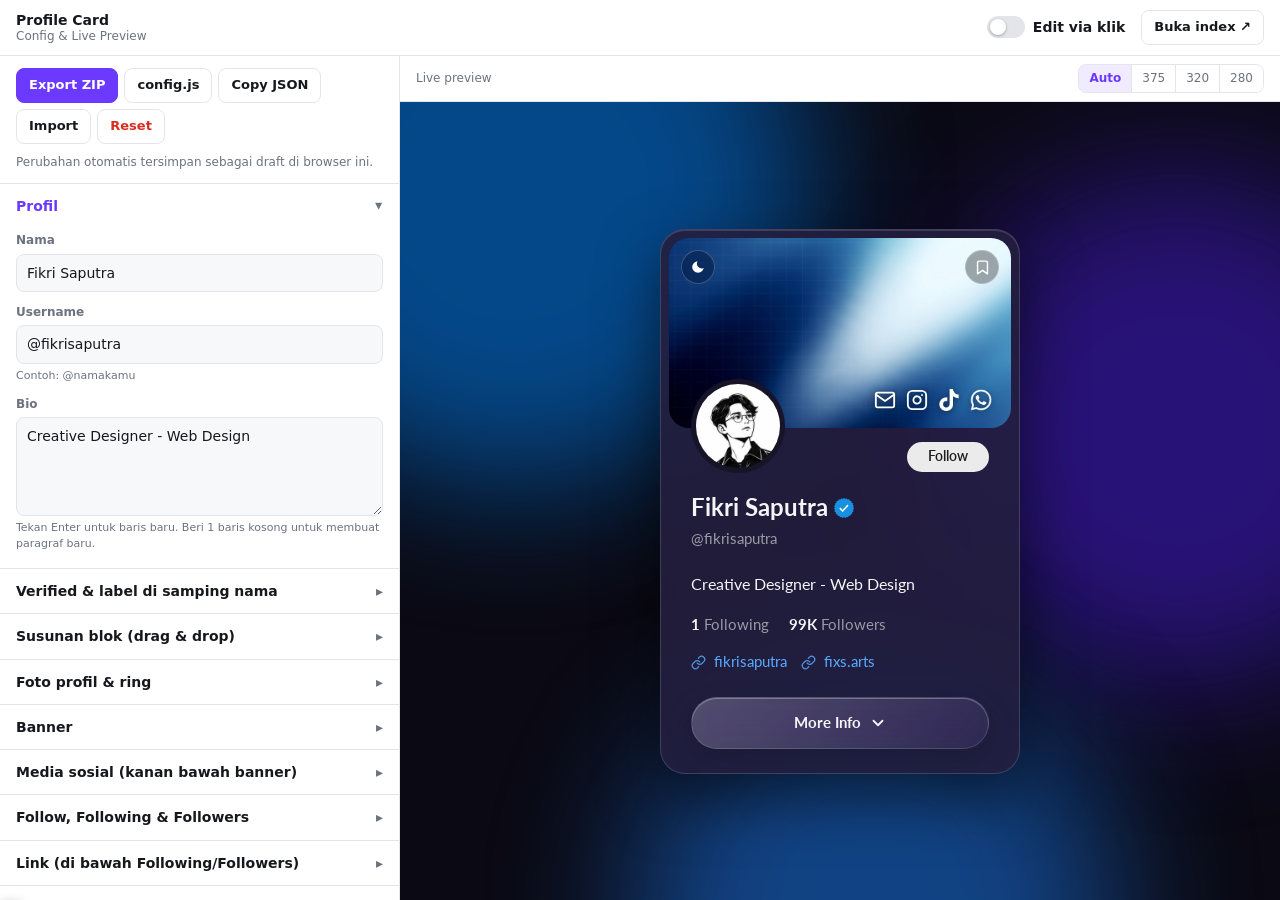
==== demo.html @ 862631ff "Add files via upload" ====
<!doctype html>
<html lang="id">
<head>
  <meta charset="utf-8" />
  <meta name="viewport" content="width=device-width,initial-scale=1" />
  <title>Demo — Config Profile Card</title>
  <meta name="robots" content="noindex" />
  <link rel="icon" href="assets/thumb/thumb.jpg" />
  <link rel="stylesheet" href="css/card.css" />
  <link rel="stylesheet" href="css/demo.css" />
</head>
<body class="demo">
  <div class="app">
    <header class="topbar">
      <div class="brand">
        <strong>Profile Card</strong><span>Config &amp; Live Preview</span>
      </div>
      <label class="switch" title="Klik teks / gambar langsung di preview untuk mengubahnya">
        <input type="checkbox" id="editToggle" />
        <span class="track"><span class="thumb"></span></span>
        <span class="switch-label">Edit via klik</span>
      </label>
      <a class="btn ghost" id="openIndex" href="index.html?draft=1" target="_blank" rel="noopener">Buka index ↗</a>
    </header>

    <main class="stage-wrap">
      <div class="stage-bar">
        <span class="hint" id="stageHint">Live preview</span>
        <div class="seg" role="group" aria-label="Lebar preview">
          <button type="button" data-w="0" class="on">Auto</button>
          <button type="button" data-w="375">375</button>
          <button type="button" data-w="320">320</button>
          <button type="button" data-w="280">280</button>
        </div>
      </div>
      <div class="stage-shell" id="stageShell">
        <!-- Background glassmorphism -->
        <div class="glass-bg" aria-hidden="true">
          <span class="bg-img"></span><span class="orb o1"></span><span class="orb o2"></span><span class="orb o3"></span>
        </div>
        <div class="stage" id="stage">
          <div class="stage-inner" id="stageInner">
            <article class="card" id="card" aria-label="Profile card"></article>
          </div>
        </div>
      </div>
    </main>

    <aside class="panel" id="panel">
      <div class="actions">
        <button class="btn primary" id="btnZip" type="button">Export ZIP</button>
        <button class="btn" id="btnJs" type="button">config.js</button>
        <button class="btn" id="btnCopy" type="button">Copy JSON</button>
        <button class="btn" id="btnImport" type="button">Import</button>
        <button class="btn danger" id="btnReset" type="button">Reset</button>
        <input type="file" id="importFile" accept=".json,.js,application/json" hidden />
        <p class="status" id="status">Perubahan otomatis tersimpan sebagai draft di browser ini.</p>
      </div>
      <div id="form"></div>
    </aside>
  </div>

  <div class="edit-tag" id="editTag" hidden></div>
  <div class="pop" id="pop" hidden></div>
  <div class="toast" id="toast" role="status" aria-live="polite"></div>
  <input type="file" id="imgPicker" accept="image/*" hidden />

  <script src="js/config.js"></script>
  <script src="js/app.js"></script>
  <script src="js/demo.js"></script>
</body>
</html>
---- css/card.css ----
/* ==========================================================
   Profile Card — card.css (komponen kartu + background)
   Semua warna/ukuran dikontrol lewat CSS variable yang diisi
   dari js/config.js (lihat ProfileCard.applyTheme di app.js).
   ========================================================== */

:root {
  /* default = tema gelap (ditimpa oleh JS dari config) */
  --font: Lato, system-ui, -apple-system, "Segoe UI", Roboto, "Helvetica Neue", Arial, sans-serif;
  --page-bg: #0b0a14;
  --orb-1: #7c5cff;
  --orb-2: #5b34e6;
  --orb-3: #a78bfa;

  --card-bg: rgba(36, 31, 61, 0.9);
  --card-solid: #241f3d;
  --cut: #17142b;
  --card-border: rgba(255, 255, 255, 0.28);
  --text: #f5f5f7;
  --muted: #9a9aa6;
  --link: #5aa9ff;
  --accent: #7c5cff;
  --surface: rgba(255, 255, 255, 0.06);
  --line: rgba(255, 255, 255, 0.12);

  --follow-bg: #ebebeb;
  --follow-text: #1c1c1e;

  --banner-1: #00ffdd;
  --banner-2: #ff99aa;
  --banner-3: #ffd36b;
  --banner-speed: 6s;
  --banner-img: none;
  --banner-h: 190px;
  --banner-radius: 20px 20px 20px 20px;
  --inset: 8px;

  --card-w: 360px;
  --radius: 28px;
  --avatar: 96px;
  --avatar-radius: 50%;
  --ring-w: 0px;
  --ring-gap: 5px;
  --ring-bg: transparent;
  --avatar-total: 106px;
  --soc-size: 22px;
  --ver-size: 28px;
  --badge-align: center;
  --sx: 50%;
  --sy: 50%;
  --border-w: 1px;
  --blur: 18px;
  --shadow: 0 24px 60px rgba(0, 0, 0, 0.5);

  --bg-img: none;
  --bg-blur: 0px;
  --bg-dim: 0;
}

*,
*::before,
*::after { box-sizing: border-box; }

html { -webkit-text-size-adjust: 100%; }

/* ---------- Background (orb glass / gambar / polos) ---------- */
.glass-bg {
  position: fixed;
  inset: 0;
  z-index: 0;
  overflow: hidden;
  pointer-events: none;
  background: var(--page-bg);
  transition: background-color 0.5s ease;
}
.glass-bg .orb {
  position: absolute;
  border-radius: 50%;
  filter: blur(70px);
  opacity: 0.85;
  will-change: transform;
  transition: background-color 0.5s ease, opacity 0.4s ease;
}
.glass-bg .o1 {
  width: 46vmax; height: 46vmax; left: -14vmax; top: -16vmax;
  background: var(--orb-1);
  animation: orb-a 18s ease-in-out infinite alternate;
}
.glass-bg .o2 {
  width: 40vmax; height: 40vmax; right: -12vmax; top: 8vh;
  background: var(--orb-2);
  animation: orb-b 22s ease-in-out infinite alternate;
}
.glass-bg .o3 {
  width: 38vmax; height: 38vmax; left: 18vw; bottom: -20vmax;
  background: var(--orb-3);
  animation: orb-c 26s ease-in-out infinite alternate;
}
.glass-bg .bg-img {
  position: absolute;
  inset: -40px;
  background-image: var(--bg-img);
  background-size: cover;
  background-position: center;
  filter: blur(var(--bg-blur));
  opacity: 0;
  transition: opacity 0.4s ease;
}
.glass-bg::after {
  content: "";
  position: absolute;
  inset: 0;
  background: rgba(0, 0, 0, var(--bg-dim));
}
[data-bg="image"] .glass-bg .bg-img { opacity: 1; }
[data-bg="image"] .glass-bg .orb,
[data-bg="solid"] .glass-bg .orb { opacity: 0; }
[data-orb="off"] .glass-bg .orb { animation: none; }

@keyframes orb-a { to { transform: translate(14vmax, 10vmax) scale(1.15); } }
@keyframes orb-b { to { transform: translate(-12vmax, 12vmax) scale(0.9); } }
@keyframes orb-c { to { transform: translate(10vmax, -12vmax) scale(1.1); } }

/* ---------- Kartu ---------- */
.card {
  --pad-x: calc(var(--inset) + 22px);
  position: relative;
  z-index: 1;
  font-family: var(--font);
  color: var(--text);
  width: min(var(--card-w), 100%);
  container-type: inline-size;
  overflow: hidden;
  background: var(--card-bg);
  -webkit-backdrop-filter: blur(var(--blur)) saturate(160%);
  backdrop-filter: blur(var(--blur)) saturate(160%);
  border: var(--border-w) solid var(--card-border);
  border-radius: var(--radius);
  box-shadow: var(--shadow), inset 0 1px 0 rgba(255, 255, 255, 0.14);
  padding-bottom: 24px;
  transition: background-color 0.4s ease, border-color 0.4s ease, color 0.4s ease;
}

/* ---------- Banner ---------- */
.banner-box { position: relative; margin: var(--inset) var(--inset) 0; }
.banner {
  height: var(--banner-h);
  border-radius: var(--banner-radius);
  overflow: hidden;
  background-color: var(--banner-1);
}
.banner[data-mode="gradient"] {
  background-image: linear-gradient(120deg, var(--banner-1), var(--banner-2), var(--banner-3));
  background-size: 200% 200%;
  animation: banner-move var(--banner-speed) linear infinite;
}
.banner[data-mode="gradient"][data-animate="false"] { animation: none; background-size: 100% 100%; }
.banner[data-mode="image"] {
  background-image: var(--banner-img);
  background-size: cover;
  background-position: center;
}
.banner[data-mode="solid"] { background-image: none; }

@keyframes banner-move {
  0%   { background-position: 0% 50%; }
  50%  { background-position: 100% 50%; }
  100% { background-position: 0% 50%; }
}

/* ---------- Tombol bulat di atas banner (tema & simpan) ---------- */
.icon-btn {
  z-index: 3;
  position: absolute;
  top: 12px;
  width: 34px;
  height: 34px;
  padding: 0;
  display: grid;
  place-items: center;
  color: #fff;
  cursor: pointer;
  border-radius: 50%;
  border: 1px solid rgba(255, 255, 255, 0.22);
  background: rgba(0, 20, 60, 0.45);
  -webkit-backdrop-filter: blur(10px);
  backdrop-filter: blur(10px);
  transition: transform 0.15s ease, background-color 0.25s ease, border-color 0.25s ease;
}
.icon-btn:hover { transform: translateY(-1px); background: rgba(0, 20, 60, 0.62); }
.icon-btn:active { transform: scale(0.94); }
.icon-btn:focus-visible { outline: 2px solid #fff; outline-offset: 2px; }
.theme-toggle { left: 12px; }
.bookmark { right: 12px; background: rgba(120, 130, 135, 0.7); }
.bookmark:hover { background: rgba(120, 130, 135, 0.85); }

.bookmark svg { width: 17px; height: 17px; fill: none; stroke: currentColor; stroke-width: 2; stroke-linecap: round; stroke-linejoin: round; transition: fill 0.2s ease; }
.bookmark[aria-pressed="true"] { background: var(--accent); border-color: transparent; }
.bookmark[aria-pressed="true"] svg { fill: #fff; }
.bookmark.pop svg { animation: bm-pop 0.4s ease; }
@keyframes bm-pop {
  0%   { transform: scale(1); }
  40%  { transform: scale(1.35) rotate(-8deg); }
  100% { transform: scale(1); }
}

/* ---------- Ikon tema (matahari ⇄ bulan) ---------- */
.tt { width: 18px; height: 18px; overflow: visible; }
.tt-core { transform-box: fill-box; transform-origin: center; transition: transform 0.5s cubic-bezier(0.4, 0, 0.2, 1); }
.tt-cut  { transform: translate(30px, -30px); transition: transform 0.5s cubic-bezier(0.4, 0, 0.2, 1); }
.tt-rays { transform-origin: 12px 12px; transition: transform 0.5s cubic-bezier(0.4, 0, 0.2, 1), opacity 0.3s ease; }
[data-theme="dark"] .tt-core { transform: scale(1.55); }
[data-theme="dark"] .tt-cut  { transform: translate(5px, -4.5px); }
[data-theme="dark"] .tt-rays { transform: rotate(90deg) scale(0.4); opacity: 0; }
.theme-toggle.spin .tt { animation: tt-spin 0.6s cubic-bezier(0.4, 0, 0.2, 1); }
@keyframes tt-spin {
  from { transform: rotate(-120deg) scale(0.55); }
  to   { transform: rotate(0) scale(1); }
}

/* ---------- Ikon sosial (pojok kanan bawah banner) ---------- */
.banner-actions {
  z-index: 3;
  position: absolute;
  right: 14px;
  bottom: 12px;
  max-width: calc(100% - var(--avatar-total) - 50px);
  display: flex;
  flex-wrap: wrap;
  justify-content: flex-end;
  align-items: center;
  gap: 6px 10px;
}
.socials {
  z-index: 3;
  max-width: calc(100% - 24px);
  display: flex;
  align-items: center;
  gap: 2px;
  padding: 3px;
  border-radius: 999px;
  border: 1px solid rgba(255, 255, 255, 0.22);
  background: rgba(0, 0, 0, 0.34);
  -webkit-backdrop-filter: blur(10px);
  backdrop-filter: blur(10px);
}
.socials[data-style="plain"] {
  padding: 0; gap: 0; border: 0; background: none;
  -webkit-backdrop-filter: none; backdrop-filter: none;
  filter: drop-shadow(0 1px 3px rgba(0, 0, 0, 0.5));
}
/* template posisi (pilih di demo, atau seret langsung di mode edit) */
.socials[data-dir="column"] { flex-direction: column; }
.socials[data-pos] { position: absolute; }
.socials[data-pos="bottom-right"]  { right: 14px; bottom: 12px; }
.socials[data-pos="bottom-center"] { left: 50%; bottom: 12px; transform: translateX(-50%); }
.socials[data-pos="after-avatar"]  { left: calc(var(--pad-x) - var(--inset) + var(--avatar-total) + 12px); bottom: 12px; }
.socials[data-pos="top-center"]    { left: 50%; top: 12px; transform: translateX(-50%); }
.socials[data-pos="center"]        { left: 50%; top: 50%; transform: translate(-50%, -50%); }
.socials[data-pos="right-column"]  { right: 14px; top: 50%; transform: translateY(-50%); }
.socials[data-pos="left-column"]   { left: 14px; top: 50%; transform: translateY(-50%); }
.socials[data-pos="custom"]        { left: var(--sx); top: var(--sy); transform: translate(-50%, -50%); }

.soc {
  width: calc(var(--soc-size) + 10px);
  height: calc(var(--soc-size) + 10px);
  display: grid;
  place-items: center;
  border-radius: 50%;
  color: #fff;
  text-decoration: none;
  transition: background-color 0.15s ease, transform 0.15s ease;
}
.soc:hover { background: rgba(255, 255, 255, 0.2); transform: translateY(-1px); }
.soc:focus-visible { outline: 2px solid #fff; outline-offset: 1px; }
.soc .ico, .soc .custom-ico { width: var(--soc-size); height: var(--soc-size); }

.ico { display: inline-grid; place-items: center; flex: none; }
.ico svg { width: 100%; height: 100%; display: block; }
.custom-ico {
  display: inline-block; flex: none;
  background: currentColor;
  -webkit-mask: var(--ico) center / contain no-repeat;
  mask: var(--ico) center / contain no-repeat;
}
.custom-ico.raw {
  background: var(--ico) center / contain no-repeat;
  -webkit-mask: none; mask: none;
}

/* ---------- Foto profil + ring ---------- */
.card-head {
  position: relative;
  z-index: 2;
  display: flex;
  align-items: flex-start;
  justify-content: space-between;
  gap: 12px;
  padding: 0 var(--pad-x);
  margin-top: calc(var(--avatar-total) * -0.52);
  pointer-events: none; /* baris ini lebar penuh; jangan menutupi tombol di banner */
}
.avatar-ring {
  flex: none;
  pointer-events: auto;
  padding: var(--ring-w);
  background: var(--ring-bg);
  border-radius: var(--avatar-radius);
  transition: padding 0.2s ease;
}
.avatar-gap {
  padding: var(--ring-gap);
  background: var(--cut);
  border-radius: var(--avatar-radius);
  transition: padding 0.2s ease, background-color 0.4s ease;
}
.avatar {
  width: var(--avatar);
  height: var(--avatar);
  border-radius: var(--avatar-radius);
  overflow: hidden;
  background: #e5e7eb;
  display: grid;
  place-items: center;
  color: #6b7280;
  font-weight: 700;
  font-size: calc(var(--avatar) * 0.3);
}
.avatar img { width: 100%; height: 100%; object-fit: cover; display: block; }

/* ---------- Tombol Follow ---------- */
.follow-btn {
  pointer-events: auto;
  flex: none;
  height: 30px;
  padding: 0 20px;
  border: 1px solid transparent;
  border-radius: 999px;
  font-family: inherit;
  font-size: 13.5px;
  font-weight: 600;
  line-height: 1;
  white-space: nowrap;
  cursor: pointer;
  background: var(--follow-bg);
  color: var(--follow-text);
  transition: transform 0.15s ease, background-color 0.25s ease, color 0.25s ease, border-color 0.25s ease;
}
.card-head .follow-btn { margin-top: calc(var(--avatar-total) * 0.52 + 14px); }
.banner-actions .follow-btn { box-shadow: 0 6px 16px rgba(0, 0, 0, 0.25); }
.follow-btn:hover { transform: translateY(-1px); }
.follow-btn:active { transform: scale(0.96); }
.follow-btn:focus-visible { outline: 2px solid var(--accent); outline-offset: 2px; }
.follow-btn[aria-pressed="true"] {
  background: var(--surface);
  color: var(--text);
  border-color: var(--line);
}

/* ---------- Konten ---------- */
.content { padding: 20px var(--pad-x) 0; }
.content > * { margin-top: 18px; }
.content > :first-child { margin-top: 0; }
.content > .name + .handle { margin-top: 6px; }
.content > .handle + .desc { margin-top: 22px; }
.content > .links { margin-top: 16px; }
.content > .more-wrap { margin-top: 24px; }

.name {
  margin: 0;
  display: flex;
  flex-wrap: wrap;
  align-items: var(--badge-align, center);
  gap: 4px 6px;
  font-size: 24px;
  font-weight: 700;
  line-height: 1.2;
  color: var(--text);
  overflow-wrap: anywhere;
}
.verified-wrap { position: relative; display: inline-flex; align-items: center; }
.verified-btn {
  display: inline-grid;
  place-items: center;
  height: var(--ver-size);
  padding: 0;
  border: 0;
  border-radius: 50%;
  background: none;
  cursor: pointer;
}
.verified-btn:focus-visible { outline: 2px solid var(--accent); outline-offset: 2px; }
.verified { display: block; height: var(--ver-size); width: auto; transition: transform 0.2s ease; }
.verified-btn:hover .verified { transform: scale(1.1); }
.verified-btn:active .verified { transform: scale(0.92); }

/* tulisan saat verified diklik: muncul di ATAS ikon */
.verified-tip {
  position: absolute;
  z-index: 6;
  left: 50%;
  bottom: calc(100% + 9px);
  padding: 5px 11px;
  border-radius: 10px;
  border: 1px solid var(--line);
  background: var(--cut);
  color: var(--text);
  font-size: 12px;
  font-weight: 600;
  line-height: 1.35;
  white-space: nowrap;
  box-shadow: 0 8px 22px rgba(0, 0, 0, 0.28);
  opacity: 0;
  pointer-events: none;
  transform: translate(-50%, 6px) scale(0.92);
  transform-origin: 50% 100%;
  transition: opacity 0.2s ease, transform 0.2s ease;
}
.verified-tip::after {
  content: "";
  position: absolute;
  left: 50%;
  top: 100%;
  width: 8px;
  height: 8px;
  background: var(--cut);
  border-right: 1px solid var(--line);
  border-bottom: 1px solid var(--line);
  transform: translate(-50%, -50%) rotate(45deg);
}
.verified-tip::before { content: ""; position: absolute; left: 0; right: 0; top: 100%; height: 14px; } /* jembatan hover */
.verified-tip.open { opacity: 1; transform: translate(-50%, 0) scale(1); }

/* label di samping ikon verified */
.label-pill {
  display: inline-flex;
  align-items: center;
  gap: 5px;
  padding: 3px 10px;
  border-radius: 999px;
  font-size: 11.5px;
  font-weight: 700;
  line-height: 1.4;
  white-space: nowrap;
}
.label-pill .ico, .label-pill .custom-ico { width: 12px; height: 12px; }

.handle { margin: 0; font-size: 15px; color: var(--muted); }
.desc {
  margin: 0;
  font-size: 16px;
  line-height: 1.5;
  color: var(--text);
  white-space: pre-line;   /* baris kosong = paragraf baru */
  overflow-wrap: anywhere;
}

.follow-stats { display: flex; flex-wrap: wrap; gap: 6px 20px; font-size: 15px; color: var(--muted); }
.follow-stats .num { margin-right: 4px; font-weight: 700; color: var(--text); font-variant-numeric: tabular-nums; }

/* ---------- Link di bawah Following/Followers ---------- */
.links { display: flex; flex-wrap: wrap; gap: 8px 14px; }
.link {
  display: inline-flex;
  align-items: center;
  gap: 8px;
  max-width: 100%;
  font-size: 15px;
  color: var(--link);
  text-decoration: none;
  transition: transform 0.15s ease, opacity 0.15s ease;
}
.link:hover { opacity: 0.85; }
.link:focus-visible { outline: 2px solid var(--accent); outline-offset: 2px; border-radius: 6px; }
.link .ico, .link .custom-ico { width: 15px; height: 15px; opacity: 0.85; }
.link-text { min-width: 0; overflow: hidden; text-overflow: ellipsis; white-space: nowrap; }
.link.pill { padding: 7px 14px; border-radius: 999px; font-size: 14px; font-weight: 600; box-shadow: 0 4px 12px rgba(0, 0, 0, 0.18); }
.link.pill:hover { transform: translateY(-1px); opacity: 1; }
.link[data-grad] .link-text,
.cta-label[data-grad] {
  background: var(--grad);
  -webkit-background-clip: text;
  background-clip: text;
  -webkit-text-fill-color: transparent;
  color: transparent;
}

/* ---------- More Info (tombol + panel yang memanjang ke bawah) ---------- */
.cta {
  display: flex;
  align-items: center;
  justify-content: center;
  gap: 8px;
  margin: 0;
  padding: 14px 18px;
  border-radius: 999px;
  text-align: center;
  font-weight: 700;
  font-size: 15px;
  color: var(--text);
  border: 1px solid transparent;
  cursor: pointer;
  user-select: none;
  transition: transform 0.15s ease, box-shadow 0.15s ease;
}
/* template awal: glassmorphism */
.cta[data-shape="glass"] {
  background: linear-gradient(135deg, rgba(255, 255, 255, 0.22), rgba(255, 255, 255, 0.05));
  border-color: var(--line);
  -webkit-backdrop-filter: blur(14px) saturate(160%);
  backdrop-filter: blur(14px) saturate(160%);
  box-shadow: inset 0 1px 0 rgba(255, 255, 255, 0.28), 0 10px 28px rgba(0, 0, 0, 0.18);
}
[data-theme="light"] .cta[data-shape="glass"] {
  background: linear-gradient(135deg, rgba(255, 255, 255, 0.8), rgba(255, 255, 255, 0.3));
  border-color: rgba(255, 255, 255, 0.9);
  box-shadow: inset 0 1px 0 #fff, 0 10px 28px rgba(60, 50, 140, 0.15);
}
.cta[data-shape="solid"], .cta[data-shape="gradient"] {
  color: #fff;
  box-shadow: 0 8px 18px rgba(2, 6, 23, 0.25);
}
.cta:hover { transform: translateY(-1px); }
.cta:active { transform: translateY(0); }
.cta:focus-visible { outline: 2px solid var(--accent); outline-offset: 3px; }
.cta .chev { flex: none; width: 18px; height: 18px; fill: none; stroke: currentColor; stroke-width: 2.4; stroke-linecap: round; stroke-linejoin: round; transition: transform 0.35s ease; }
.more-wrap.open .cta .chev { transform: rotate(180deg); }

.more {
  display: grid;
  grid-template-rows: 0fr;
  visibility: hidden;
  transition: grid-template-rows 0.4s ease, visibility 0s linear 0.4s;
}
.more-wrap.open .more {
  grid-template-rows: 1fr;
  visibility: visible;
  transition: grid-template-rows 0.4s ease, visibility 0s;
}
.more-inner { min-height: 0; overflow: hidden; }
.more-body { display: grid; gap: 12px; padding: 16px 0 0; }
.more-about { margin: 0; font-size: 14px; line-height: 1.55; color: var(--muted); white-space: pre-line; overflow-wrap: anywhere; }
.more-list {
  margin: 0; padding: 0; list-style: none; overflow: hidden;
  border: 1px solid var(--line); border-radius: 14px; background: var(--surface);
}
.more-list li { display: flex; justify-content: space-between; gap: 12px; padding: 11px 14px; font-size: 13.5px; }
.more-list li + li { border-top: 1px solid var(--line); }
.more-list .k { color: var(--muted); }
.more-list .v { font-weight: 600; text-align: right; overflow-wrap: anywhere; }
.more-action {
  display: block; padding: 12px 16px; text-align: center; text-decoration: none;
  font-size: 14px; font-weight: 600; color: var(--text);
  border: 1px solid var(--line); border-radius: 999px; background: var(--surface);
  transition: background-color 0.15s ease;
}
.more-action:hover { background: var(--line); }
.more-action:focus-visible { outline: 2px solid var(--accent); outline-offset: 2px; }

/* ---------- Kartu sempit ---------- */
@container (max-width: 330px) {
  .banner-actions { right: 8px; bottom: 8px; max-width: calc(100% - var(--avatar-total) - 30px); }
  .soc { width: calc(var(--soc-size) * 0.86 + 8px); height: calc(var(--soc-size) * 0.86 + 8px); }
  .soc .ico, .soc .custom-ico { width: calc(var(--soc-size) * 0.86); height: calc(var(--soc-size) * 0.86); }
  .follow-btn { height: 28px; padding: 0 15px; font-size: 12.5px; }
  .name { font-size: 21px; }
  .desc { font-size: 15px; }
}

@media (prefers-reduced-motion: reduce) {
  .banner[data-mode="gradient"] { animation: none; }
  .glass-bg .orb { animation: none; }
  * { transition: none !important; }
}
---- css/demo.css ----
/* ==========================================================
   demo.html — UI editor (panel, preview, edit mode)
   Kartu sendiri di-style oleh card.css
   ========================================================== */

:root {
  --ui-bg: #f4f5f7;
  --ui-panel: #ffffff;
  --ui-line: #e3e5ea;
  --ui-text: #16181d;
  --ui-muted: #6b7280;
  --ui-accent: #6b39ff;
  --ui-accent-soft: rgba(107, 57, 255, 0.1);
  --ui-danger: #d92d20;
  --ui-field: #f7f8fa;
}
@media (prefers-color-scheme: dark) {
  :root {
    --ui-bg: #121316;
    --ui-panel: #1a1c21;
    --ui-line: #2a2d35;
    --ui-text: #eceef2;
    --ui-muted: #9aa1ad;
    --ui-accent: #9b7bff;
    --ui-accent-soft: rgba(155, 123, 255, 0.16);
    --ui-danger: #ff6b5e;
    --ui-field: #22252b;
  }
}

body.demo {
  margin: 0;
  background: var(--ui-bg);
  color: var(--ui-text);
  font: 14px/1.45 Inter, system-ui, -apple-system, "Segoe UI", Roboto, Arial, sans-serif;
}

.app {
  height: 100vh;
  height: 100dvh;
  display: grid;
  grid-template-columns: minmax(340px, 400px) 1fr;
  grid-template-rows: auto 1fr;
  grid-template-areas: "top top" "panel stage";
}

/* ---------- Topbar ---------- */
.topbar {
  grid-area: top;
  display: flex;
  align-items: center;
  gap: 16px;
  padding: 10px 16px;
  background: var(--ui-panel);
  border-bottom: 1px solid var(--ui-line);
}
.brand { margin-right: auto; display: flex; flex-direction: column; line-height: 1.2; }
.brand span { font-size: 12px; color: var(--ui-muted); }

/* ---------- Switch ---------- */
.switch { display: inline-flex; align-items: center; gap: 8px; cursor: pointer; user-select: none; font-weight: 600; }
.switch input { position: absolute; opacity: 0; pointer-events: none; }
.switch .track {
  width: 38px; height: 22px; border-radius: 999px; background: var(--ui-line);
  position: relative; transition: background 0.15s;
}
.switch .thumb {
  position: absolute; top: 3px; left: 3px; width: 16px; height: 16px; border-radius: 50%;
  background: #fff; box-shadow: 0 1px 3px rgba(0, 0, 0, 0.3); transition: transform 0.15s;
}
.switch input:checked + .track { background: var(--ui-accent); }
.switch input:checked + .track .thumb { transform: translateX(16px); }
.switch input:focus-visible + .track { outline: 2px solid var(--ui-accent); outline-offset: 2px; }

/* ---------- Tombol ---------- */
.btn {
  font: inherit; font-weight: 600; font-size: 13px;
  padding: 7px 12px; border-radius: 8px; cursor: pointer;
  border: 1px solid var(--ui-line); background: var(--ui-panel); color: var(--ui-text);
  text-decoration: none; display: inline-flex; align-items: center; justify-content: center;
}
.btn:hover { border-color: var(--ui-accent); }
.btn.primary { background: var(--ui-accent); border-color: var(--ui-accent); color: #fff; }
.btn.danger { color: var(--ui-danger); }
.btn.ghost { background: transparent; }
.btn:focus-visible { outline: 2px solid var(--ui-accent); outline-offset: 2px; }

/* ---------- Panel ---------- */
.panel {
  grid-area: panel;
  overflow-y: auto;
  background: var(--ui-panel);
  border-right: 1px solid var(--ui-line);
}
.actions {
  position: sticky; top: 0; z-index: 3;
  display: flex; flex-wrap: wrap; gap: 6px;
  padding: 12px 16px;
  background: var(--ui-panel);
  border-bottom: 1px solid var(--ui-line);
}
.status { flex-basis: 100%; margin: 4px 0 0; font-size: 12px; color: var(--ui-muted); }
.status.err { color: var(--ui-danger); }

details.sec { border-bottom: 1px solid var(--ui-line); }
details.sec > summary {
  list-style: none; cursor: pointer; padding: 12px 16px;
  font-weight: 700; display: flex; align-items: center; justify-content: space-between;
}
details.sec > summary::-webkit-details-marker { display: none; }
details.sec > summary::after { content: "▸"; color: var(--ui-muted); transition: transform 0.15s; }
details.sec[open] > summary::after { transform: rotate(90deg); }
details.sec > summary:hover { background: var(--ui-field); }
.sec-body { padding: 4px 16px 16px; display: grid; gap: 12px; }

.field { display: grid; gap: 4px; min-width: 0; }
.field > label, .field > .lbl { font-size: 12px; font-weight: 600; color: var(--ui-muted); }
.field small { font-size: 11px; color: var(--ui-muted); }

.field input[type="text"], .field input[type="number"], .field textarea, .field select {
  width: 100%; font: inherit; color: var(--ui-text);
  padding: 8px 10px; border-radius: 8px;
  border: 1px solid var(--ui-line); background: var(--ui-field);
}
.field textarea { resize: vertical; min-height: 58px; }
.field input:focus, .field textarea:focus, .field select:focus {
  outline: 2px solid var(--ui-accent); outline-offset: -1px; border-color: transparent;
}

.field.check { display: flex; align-items: center; gap: 8px; }
.field.check label { font-size: 13px; color: var(--ui-text); font-weight: 500; }
.field.check input { width: 16px; height: 16px; accent-color: var(--ui-accent); }

.color-row { display: flex; gap: 8px; align-items: center; }
.color-row input[type="color"] {
  flex: none; width: 38px; height: 34px; padding: 2px; cursor: pointer;
  border: 1px solid var(--ui-line); border-radius: 8px; background: var(--ui-field);
}
.color-row input[type="text"] { font-family: ui-monospace, Menlo, Consolas, monospace; }

.range-row { display: flex; align-items: center; gap: 10px; }
.range-row input[type="range"] { flex: 1; accent-color: var(--ui-accent); }
.range-row output { min-width: 42px; text-align: right; font-variant-numeric: tabular-nums; font-size: 12px; color: var(--ui-muted); }

.img-row { display: grid; grid-template-columns: 44px 1fr; gap: 10px; align-items: center; }
.img-row .thumbbox {
  width: 44px; height: 44px; border-radius: 8px; overflow: hidden;
  border: 1px solid var(--ui-line);
  background: repeating-conic-gradient(#d9dce2 0 25%, #fff 0 50%) 0 0 / 12px 12px;
  display: grid; place-items: center;
}
.img-row .thumbbox img { max-width: 100%; max-height: 100%; object-fit: cover; }
.img-row .btns { display: flex; gap: 6px; margin-top: 6px; grid-column: 2; }
.img-row .btns .btn { padding: 4px 10px; font-size: 12px; }

.list-card { border: 1px solid var(--ui-line); border-radius: 10px; padding: 10px; display: grid; gap: 10px; }
.list-card header { display: flex; justify-content: space-between; align-items: center; font-weight: 600; font-size: 12px; }
.link-btn { background: none; border: 0; color: var(--ui-danger); cursor: pointer; font: inherit; font-size: 12px; }

/* ---------- Stage / preview ---------- */
.stage-wrap { grid-area: stage; min-width: 0; min-height: 0; display: flex; flex-direction: column; }
.stage-bar {
  display: flex; align-items: center; justify-content: space-between; gap: 12px;
  padding: 8px 16px; border-bottom: 1px solid var(--ui-line); background: var(--ui-panel);
}
.hint { font-size: 12px; color: var(--ui-muted); }
.hint b { color: var(--ui-accent); }
.seg { display: inline-flex; border: 1px solid var(--ui-line); border-radius: 8px; overflow: hidden; }
.seg button {
  font: inherit; font-size: 12px; padding: 5px 10px; border: 0; cursor: pointer;
  background: var(--ui-panel); color: var(--ui-muted);
}
.seg button + button { border-left: 1px solid var(--ui-line); }
.seg button.on { background: var(--ui-accent-soft); color: var(--ui-accent); font-weight: 700; }

.stage-shell { position: relative; display: flex; flex: 1; min-height: 0; overflow: hidden; background: var(--page-bg); }
.stage-shell .glass-bg { position: absolute; }
.stage {
  position: relative; z-index: 1; flex: 1; min-width: 0; overflow: auto; padding: 24px;
  display: flex; background: transparent;
}
.stage-inner { margin: auto; width: 100%; display: flex; justify-content: center; }
.stage-inner.fixed {
  width: var(--vw); max-width: 100%;
  padding: 14px; background: rgba(128, 128, 128, 0.12);
  border: 1px dashed rgba(128, 128, 128, 0.55); border-radius: 14px;
}

/* ---------- Mode edit ---------- */
.stage.edit-on [data-edit] { cursor: pointer; }
.stage.edit-on [data-edit]:hover { outline: 2px dashed var(--ui-accent); outline-offset: 2px; }
.stage.edit-on .banner[data-edit]:hover,
.stage.edit-on .avatar[data-edit]:hover { outline-offset: -4px; }
.stage [data-edit].editing {
  outline: 2px solid var(--ui-accent) !important; outline-offset: 2px;
  text-overflow: clip !important; white-space: pre !important; overflow: visible !important;
  cursor: text; background: var(--ui-accent-soft); border-radius: 4px;
}

.edit-tag {
  position: fixed; z-index: 50; pointer-events: none;
  background: var(--ui-accent); color: #fff; font-size: 11px; font-weight: 600;
  padding: 2px 8px; border-radius: 6px; white-space: nowrap;
}

.pop {
  position: fixed; z-index: 60; width: 270px; padding: 12px;
  background: var(--ui-panel); color: var(--ui-text);
  border: 1px solid var(--ui-line); border-radius: 12px;
  box-shadow: 0 12px 32px rgba(0, 0, 0, 0.25); display: grid; gap: 8px;
}
.pop[hidden], .edit-tag[hidden] { display: none; }
.pop h4 { margin: 0; font-size: 13px; }
.pop .row { display: flex; gap: 6px; }
.pop input[type="text"] {
  flex: 1; min-width: 0; font: inherit; padding: 7px 9px; border-radius: 8px;
  border: 1px solid var(--ui-line); background: var(--ui-field); color: var(--ui-text);
}

.toast {
  position: fixed; left: 50%; bottom: 20px; z-index: 70;
  transform: translate(-50%, 20px); opacity: 0; pointer-events: none;
  background: #16181d; color: #fff; padding: 9px 14px; border-radius: 10px; font-size: 13px;
  transition: opacity 0.2s, transform 0.2s; max-width: 90vw;
}
.toast.show { opacity: 1; transform: translate(-50%, 0); }

/* ---------- Mobile: preview di atas, panel di bawah ---------- */
@media (max-width: 900px) {
  .app {
    grid-template-columns: 1fr;
    grid-template-rows: auto auto minmax(0, 1fr);
    grid-template-areas: "top" "stage" "panel";
  }
  .stage-wrap { max-height: 58dvh; }
  .stage { padding: 10px; }
  .panel { border-right: 0; border-top: 1px solid var(--ui-line); }
  .topbar { flex-wrap: wrap; gap: 8px 12px; padding: 8px 12px; }
  .brand span { display: none; }
}

/* ---------- tambahan: preset radius & list ---------- */
.preset-row { display: flex; gap: 6px; margin-top: 2px; }
.preset-row .btn { padding: 3px 10px; font-size: 12px; }
.sub-title { margin: 4px 0 -4px; font-size: 12px; font-weight: 700; color: var(--ui-text); }
.pop .row.col { flex-direction: column; }
.stage.edit-on .cta, .stage.edit-on .theme-toggle { cursor: pointer; }

/* ---------- sinkron panel: sorot + sembunyikan field kondisional ---------- */
.hidden { display: none !important; }
.field.flash, .list-card.flash { animation: field-flash 1.4s ease; border-radius: 8px; }
@keyframes field-flash {
  0%, 60% { background: var(--ui-accent-soft); box-shadow: 0 0 0 4px var(--ui-accent-soft); }
  100%    { background: transparent; box-shadow: 0 0 0 4px transparent; }
}
.stage .editing[data-multiline] { white-space: pre-wrap !important; }
.stage.edit-on [data-panel]:not([data-edit]) { cursor: pointer; }
.stage.edit-on [data-panel]:not([data-edit]):hover { outline: 2px dashed var(--ui-accent); outline-offset: 3px; }
.stage.edit-on .avatar-ring:hover { outline-offset: 4px; }
.list-card { background: var(--ui-field); }
details.sec[open] > summary { color: var(--ui-accent); }

/* ---------- pilihan template (choice) ---------- */
.choice { display: grid; gap: 6px; }
.choice button {
  padding: 8px 8px; font: inherit; font-size: 12px; line-height: 1.25; text-align: center;
  color: var(--ui-text); background: var(--ui-field); border: 1px solid var(--ui-line);
  border-radius: 8px; cursor: pointer;
}
.choice button:hover { border-color: var(--ui-accent); }
.choice button.on { color: #fff; background: var(--ui-accent); border-color: var(--ui-accent); }

/* ---------- drag & drop ---------- */
.grip, .block-grip { cursor: grab; user-select: none; touch-action: none; }
.list-card header .ttl { display: inline-flex; align-items: center; gap: 8px; }
.list-card header .hbtns { display: inline-flex; align-items: center; gap: 4px; }
.grip { font-size: 16px; line-height: 1; color: var(--ui-muted); padding: 2px 2px; }
.grip:hover { color: var(--ui-accent); }
.mv { width: 24px; height: 24px; padding: 0; font: inherit; font-size: 13px; color: var(--ui-text); background: var(--ui-field); border: 1px solid var(--ui-line); border-radius: 6px; cursor: pointer; }
.mv:hover { border-color: var(--ui-accent); }
.sort-row { display: flex; align-items: center; gap: 8px; padding: 8px 10px; background: var(--ui-field); border: 1px solid var(--ui-line); border-radius: 8px; font-size: 13px; }
.sort-row .nm { flex: 1; }
.order-box { gap: 8px; }
.drop-line { position: fixed; z-index: 200; height: 3px; border-radius: 3px; background: var(--ui-accent); box-shadow: 0 0 0 3px var(--ui-accent-soft); pointer-events: none; }
body.sorting, body.sorting * { cursor: grabbing !important; user-select: none !important; }
.block-grip {
  position: fixed; z-index: 150; width: 22px; height: 24px; display: grid; place-items: center;
  font-size: 16px; line-height: 1; color: #fff; background: var(--ui-accent); border-radius: 6px;
  box-shadow: 0 4px 12px rgba(0, 0, 0, 0.3);
}

/* ---------- mode edit: tooltip verified & ikon sosial ---------- */
.stage.edit-on .name:hover .verified-tip,
.stage.edit-on .verified-tip:hover { opacity: 1; transform: translate(-50%, 0) scale(1); pointer-events: auto; cursor: text; }
.stage.edit-on .socials { cursor: grab; touch-action: none; }
.stage.edit-on .socials.dragging { cursor: grabbing; outline: 2px dashed rgba(255, 255, 255, 0.8); outline-offset: 4px; border-radius: 12px; }
.stage.edit-on [data-block]:hover { outline: 1px dashed var(--ui-accent); outline-offset: 4px; border-radius: 4px; }
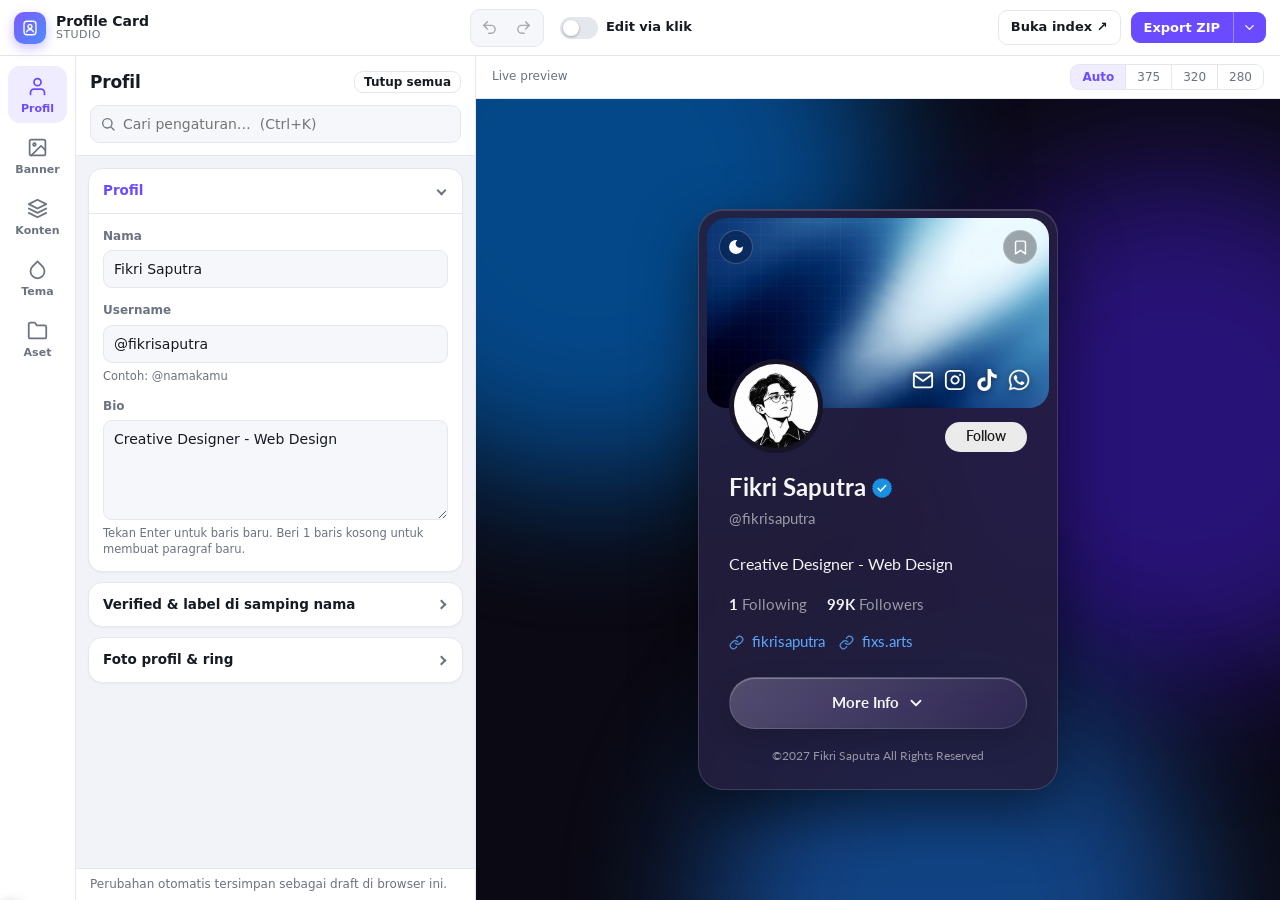
==== commit d21863ed: "Add files via upload" ====
--- a/demo.html
+++ b/demo.html
@@ -3,7 +3,7 @@
 <head>
   <meta charset="utf-8" />
   <meta name="viewport" content="width=device-width,initial-scale=1" />
-  <title>Demo — Config Profile Card</title>
+  <title>Studio — Config Profile Card</title>
   <meta name="robots" content="noindex" />
   <link rel="icon" href="assets/thumb/thumb.jpg" />
   <link rel="stylesheet" href="css/card.css" />
@@ -11,22 +11,74 @@
 </head>
 <body class="demo">
   <div class="app">
+    <!-- ===== Menu bar ===== -->
     <header class="topbar">
       <div class="brand">
-        <strong>Profile Card</strong><span>Config &amp; Live Preview</span>
+        <span class="logo" aria-hidden="true"><svg viewBox="0 0 24 24"><rect x="4" y="3" width="16" height="18" rx="4"/><circle cx="12" cy="10" r="2.6"/><path d="M7.5 17c.8-2 2.4-3 4.5-3s3.7 1 4.5 3"/></svg></span>
+        <div class="brand-txt"><strong>Profile Card</strong><span>Studio</span></div>
       </div>
-      <label class="switch" title="Klik teks / gambar langsung di preview untuk mengubahnya">
-        <input type="checkbox" id="editToggle" />
-        <span class="track"><span class="thumb"></span></span>
-        <span class="switch-label">Edit via klik</span>
-      </label>
-      <a class="btn ghost" id="openIndex" href="index.html?draft=1" target="_blank" rel="noopener">Buka index ↗</a>
+
+      <div class="tb-mid">
+        <div class="tb-group" role="group" aria-label="Riwayat">
+          <button class="ibtn" id="btnUndo" type="button" title="Undo (Ctrl+Z)" aria-label="Undo" disabled>
+            <svg viewBox="0 0 24 24"><path d="M9 14 4 9l5-5"/><path d="M4 9h10.5a5.5 5.5 0 0 1 0 11H11"/></svg>
+          </button>
+          <button class="ibtn" id="btnRedo" type="button" title="Redo (Ctrl+Y)" aria-label="Redo" disabled>
+            <svg viewBox="0 0 24 24"><path d="m15 14 5-5-5-5"/><path d="M20 9H9.5a5.5 5.5 0 0 0 0 11H13"/></svg>
+          </button>
+        </div>
+        <label class="switch" title="Klik teks / gambar langsung di preview untuk mengubahnya">
+          <input type="checkbox" id="editToggle" />
+          <span class="track"><span class="thumb"></span></span>
+          <span class="switch-label">Edit via klik</span>
+        </label>
+      </div>
+
+      <div class="tb-right">
+        <a class="btn ghost" id="openIndex" href="index.html?draft=1" target="_blank" rel="noopener">Buka index ↗</a>
+        <div class="split">
+          <button class="btn primary" id="btnZip" type="button">Export ZIP</button>
+          <button class="btn primary caret" id="btnMenu" type="button" aria-haspopup="true" aria-expanded="false" aria-label="Menu lainnya">
+            <svg viewBox="0 0 24 24"><polyline points="6 9 12 15 18 9"/></svg>
+          </button>
+          <div class="menu" id="menu" hidden role="menu">
+            <button type="button" id="btnJs" role="menuitem">Unduh config.js</button>
+            <button type="button" id="btnCopy" role="menuitem">Salin JSON</button>
+            <button type="button" id="btnImport" role="menuitem">Import config…</button>
+            <hr />
+            <button type="button" id="btnReset" class="danger" role="menuitem">Reset ke config.js</button>
+          </div>
+        </div>
+      </div>
     </header>
 
+    <!-- ===== Menu tab (rail) ===== -->
+    <nav class="rail" id="rail" aria-label="Menu pengaturan"></nav>
+
+    <!-- ===== Panel pengaturan ===== -->
+    <aside class="panel" id="panel">
+      <div class="panel-head">
+        <div class="ph-row">
+          <h2 id="panelTitle">Profil</h2>
+          <button class="btn mini" id="btnToggleAll" type="button">Tutup semua</button>
+        </div>
+        <label class="search">
+          <svg viewBox="0 0 24 24" aria-hidden="true"><circle cx="11" cy="11" r="7"/><line x1="21" y1="21" x2="16.65" y2="16.65"/></svg>
+          <input id="search" type="search" placeholder="Cari pengaturan…  (Ctrl+K)" autocomplete="off" spellcheck="false" />
+        </label>
+      </div>
+      <div class="panel-scroll" id="panelScroll">
+        <div id="form"></div>
+        <p class="no-result hidden" id="noResult">Tidak ada pengaturan yang cocok.</p>
+      </div>
+      <footer class="panel-foot"><p class="status" id="status">Perubahan otomatis tersimpan sebagai draft di browser ini.</p></footer>
+    </aside>
+
+    <!-- ===== Preview ===== -->
     <main class="stage-wrap">
       <div class="stage-bar">
         <span class="hint" id="stageHint">Live preview</span>
-        <div class="seg" role="group" aria-label="Lebar preview">
+        <div class="seg" id="devSeg" role="group" aria-label="Lebar preview">
           <button type="button" data-w="0" class="on">Auto</button>
           <button type="button" data-w="375">375</button>
           <button type="button" data-w="320">320</button>
@@ -34,7 +86,6 @@
         </div>
       </div>
       <div class="stage-shell" id="stageShell">
-        <!-- Background glassmorphism -->
         <div class="glass-bg" aria-hidden="true">
           <span class="bg-img"></span><span class="orb o1"></span><span class="orb o2"></span><span class="orb o3"></span>
         </div>
@@ -45,21 +96,9 @@
         </div>
       </div>
     </main>
-
-    <aside class="panel" id="panel">
-      <div class="actions">
-        <button class="btn primary" id="btnZip" type="button">Export ZIP</button>
-        <button class="btn" id="btnJs" type="button">config.js</button>
-        <button class="btn" id="btnCopy" type="button">Copy JSON</button>
-        <button class="btn" id="btnImport" type="button">Import</button>
-        <button class="btn danger" id="btnReset" type="button">Reset</button>
-        <input type="file" id="importFile" accept=".json,.js,application/json" hidden />
-        <p class="status" id="status">Perubahan otomatis tersimpan sebagai draft di browser ini.</p>
-      </div>
-      <div id="form"></div>
-    </aside>
   </div>
 
+  <input type="file" id="importFile" accept=".json,.js,application/json" hidden />
   <div class="edit-tag" id="editTag" hidden></div>
   <div class="pop" id="pop" hidden></div>
   <div class="toast" id="toast" role="status" aria-live="polite"></div>
--- a/css/card.css
+++ b/css/card.css
@@ -443,7 +443,14 @@
   line-height: 1.4;
   white-space: nowrap;
 }
-.label-pill .ico, .label-pill .custom-ico { width: 12px; height: 12px; }
+.label-wrap { position: relative; display: inline-flex; align-items: center; }
+.label-pill .ico, .label-pill .custom-ico { width: var(--lsz, 12px); height: var(--lsz, 12px); }
+.label-pill.tip-trigger { cursor: pointer; transition: transform 0.15s ease; }
+.label-pill.tip-trigger:hover { transform: translateY(-1px); }
+.label-pill.tip-trigger:focus-visible { outline: 2px solid var(--accent); outline-offset: 2px; }
+.label-pill.icon-only { padding: 0; background: none; border-radius: 6px; color: var(--text); }
+.label-pill.icon-only .ico, .label-pill.icon-only .custom-ico { width: var(--lsz, 20px); height: var(--lsz, 20px); }
+.label-pill.icon-only .custom-ico.raw { border-radius: 22%; }
 
 .handle { margin: 0; font-size: 15px; color: var(--muted); }
 .desc {
@@ -539,15 +546,93 @@
 }
 .more-inner { min-height: 0; overflow: hidden; }
 .more-body { display: grid; gap: 12px; padding: 16px 0 0; }
-.more-about { margin: 0; font-size: 14px; line-height: 1.55; color: var(--muted); white-space: pre-line; overflow-wrap: anywhere; }
-.more-list {
-  margin: 0; padding: 0; list-style: none; overflow: hidden;
-  border: 1px solid var(--line); border-radius: 14px; background: var(--surface);
-}
-.more-list li { display: flex; justify-content: space-between; gap: 12px; padding: 11px 14px; font-size: 13.5px; }
-.more-list li + li { border-top: 1px solid var(--line); }
-.more-list .k { color: var(--muted); }
-.more-list .v { font-weight: 600; text-align: right; overflow-wrap: anywhere; }
+/* section di dalam More Info */
+.msec + .msec { margin-top: 10px; }
+.msec-title { margin: 0 0 12px; font-size: 20px; font-weight: 700; line-height: 1.25; color: var(--text); overflow-wrap: anywhere; }
+.msec-title[data-align="left"] { text-align: left; }
+.msec-title[data-align="center"] { text-align: center; }
+.msec-title[data-align="right"] { text-align: right; }
+.msec-items { display: grid; grid-template-columns: repeat(var(--cols, 1), minmax(0, 1fr)); gap: var(--sgap, 10px); }
+
+.mrow {
+  display: flex; align-items: center; justify-content: space-between; gap: 12px;
+  min-height: 52px; padding: 11px 16px; border-radius: 16px;
+  background: var(--surface); border: 1px solid var(--line);
+  transition: background-color 0.3s ease, border-color 0.3s ease;
+}
+.mrow[data-tone="dark"] { background: rgba(0, 0, 0, 0.38); border-color: rgba(255, 255, 255, 0.1); }
+[data-theme="light"] .mrow[data-tone="dark"] { background: rgba(17, 24, 39, 0.1); border-color: rgba(17, 24, 39, 0.1); }
+.mrow[data-tone="none"] { background: none; border-color: transparent; padding-left: 4px; padding-right: 4px; }
+.mrow[data-tone="glass"] {
+  background: linear-gradient(135deg, rgba(255, 255, 255, 0.2), rgba(255, 255, 255, 0.05));
+  -webkit-backdrop-filter: blur(12px); backdrop-filter: blur(12px);
+  box-shadow: inset 0 1px 0 rgba(255, 255, 255, 0.2);
+}
+.mrow[data-tone="custom"] { border-color: rgba(255, 255, 255, 0.14); }
+.mrow .k { flex: none; font-size: 15px; color: var(--muted); }
+.mright { display: flex; align-items: center; flex-wrap: wrap; gap: 6px 10px; min-width: 0; margin-left: auto; justify-content: flex-end; }
+.mright[data-align="left"] { margin-left: 0; justify-content: flex-start; }
+.mright[data-align="center"] { margin: 0 auto; justify-content: center; }
+.mrow .v { font-size: 15px; font-weight: 700; text-align: right; overflow-wrap: anywhere; }
+
+.micons { display: flex; align-items: center; flex-wrap: wrap; gap: 8px; justify-content: inherit; }
+.mico {
+  display: inline-grid; place-items: center; flex: none;
+  width: var(--isz, 28px); height: var(--isz, 28px);
+  transition: transform 0.2s ease, filter 0.2s ease;
+}
+.mico img { display: block; width: 100%; height: 100%; object-fit: contain; }
+.micons[data-shape="rounded"] .mico img { border-radius: 22%; }
+.micons[data-shape="circle"] .mico img { border-radius: 50%; }
+.micons[data-shape="square"] .mico img { border-radius: 0; }
+.micons[data-shape="tile"] .mico { padding: 14%; background: var(--surface); border: 1px solid var(--line); border-radius: 24%; }
+.mico.extra { display: none; }
+.micons.expanded .mico.extra { display: inline-grid; }
+.mmore {
+  flex: none; display: grid; place-items: center;
+  min-width: calc(var(--isz, 28px) * 0.9); height: calc(var(--isz, 28px) * 0.9); padding: 0 6px;
+  font: 700 11px/1 inherit; font-family: inherit; color: var(--text);
+  background: rgba(0, 0, 0, 0.35); border: 1px solid var(--line); border-radius: 999px; cursor: pointer;
+  transition: transform 0.15s ease, background-color 0.2s ease;
+}
+[data-theme="light"] .mmore { background: rgba(17, 24, 39, 0.1); }
+.mmore:hover { transform: scale(1.08); }
+.mmore:focus-visible { outline: 2px solid var(--accent); outline-offset: 2px; }
+
+/* efek hover ikon */
+.mrow[data-effect="lift"] .mico:hover { transform: translateY(-3px); }
+.mrow[data-effect="zoom"] .mico:hover { transform: scale(1.2); }
+.mrow[data-effect="glow"] .mico:hover { filter: drop-shadow(0 0 8px var(--accent)); }
+
+/* efek muncul saat More Info dibuka */
+.more-wrap.open .msec[data-effect="stagger"] .msec-items > *,
+.more-wrap.open .msec[data-effect="stagger"] .msec-title { animation: m-rise 0.45s cubic-bezier(0.2, 0.7, 0.2, 1) both; animation-delay: calc(var(--i, 0) * 70ms + 120ms); }
+.more-wrap.open .msec[data-effect="fade"] { animation: m-fade 0.6s ease both 0.1s; }
+@keyframes m-rise { from { opacity: 0; transform: translateY(10px); } to { opacity: 1; transform: none; } }
+@keyframes m-fade { from { opacity: 0; } to { opacity: 1; } }
+
+/* gambar & teks bebas */
+.mimg { display: grid; gap: 6px; }
+.mimg-pic {
+  height: var(--ih, 120px); border-radius: var(--ir, 14px); overflow: hidden;
+  display: grid; place-items: center; font-size: 13px; color: var(--muted);
+  background: var(--surface); border: 1px solid var(--line);
+}
+.mimg-pic img { width: 100%; height: 100%; display: block; object-fit: cover; }
+.mimg-pic[data-fit="contain"] img { object-fit: contain; }
+.mimg-cap { font-size: 12.5px; color: var(--muted); text-align: center; }
+.mimg[data-align="left"] .mimg-pic, .mimg[data-align="right"] .mimg-pic { width: 60%; }
+.mimg[data-align="right"] .mimg-pic { margin-left: auto; }
+.mtext { margin: 0; font-size: 14px; line-height: 1.55; color: var(--muted); white-space: pre-line; overflow-wrap: anywhere; }
+.mtext[data-align="center"] { text-align: center; }
+.mtext[data-align="right"] { text-align: right; }
+
+/* copyright */
+.copyright { margin: 18px var(--pad-x) 0; font-size: 12px; line-height: 1.5; color: var(--muted); text-align: center; overflow-wrap: anywhere; }
+.copyright[data-align="left"] { text-align: left; }
+.copyright[data-align="right"] { text-align: right; }
+.more-body > .copyright { margin: 6px 0 0; }
+
 .more-action {
   display: block; padding: 12px 16px; text-align: center; text-decoration: none;
   font-size: 14px; font-weight: 600; color: var(--text);
--- a/css/demo.css
+++ b/css/demo.css
@@ -1,30 +1,32 @@
 /* ==========================================================
-   demo.html — UI editor (panel, preview, edit mode)
+   demo.html — Studio (menu bar, panel bertab, preview, mode edit)
    Kartu sendiri di-style oleh card.css
    ========================================================== */
 
 :root {
-  --ui-bg: #f4f5f7;
+  --ui-bg: #f2f3f8;
   --ui-panel: #ffffff;
-  --ui-line: #e3e5ea;
-  --ui-text: #16181d;
+  --ui-line: #e5e7ee;
+  --ui-text: #161a23;
   --ui-muted: #6b7280;
-  --ui-accent: #6b39ff;
-  --ui-accent-soft: rgba(107, 57, 255, 0.1);
-  --ui-danger: #d92d20;
-  --ui-field: #f7f8fa;
+  --ui-accent: #6b4bff;
+  --ui-accent-soft: rgba(107, 75, 255, 0.1);
+  --ui-danger: #e5484d;
+  --ui-field: #f6f7fb;
+  --ui-shadow: 0 1px 2px rgba(16, 24, 40, 0.06), 0 8px 24px rgba(16, 24, 40, 0.06);
 }
 @media (prefers-color-scheme: dark) {
   :root {
-    --ui-bg: #121316;
-    --ui-panel: #1a1c21;
-    --ui-line: #2a2d35;
-    --ui-text: #eceef2;
-    --ui-muted: #9aa1ad;
-    --ui-accent: #9b7bff;
-    --ui-accent-soft: rgba(155, 123, 255, 0.16);
-    --ui-danger: #ff6b5e;
-    --ui-field: #22252b;
+    --ui-bg: #0f1115;
+    --ui-panel: #171a20;
+    --ui-line: #262a33;
+    --ui-text: #eceef3;
+    --ui-muted: #9aa1ae;
+    --ui-accent: #9d85ff;
+    --ui-accent-soft: rgba(157, 133, 255, 0.16);
+    --ui-danger: #ff6b70;
+    --ui-field: #1e222a;
+    --ui-shadow: 0 1px 2px rgba(0, 0, 0, 0.4), 0 8px 24px rgba(0, 0, 0, 0.35);
   }
 }
 
@@ -33,265 +35,279 @@
   background: var(--ui-bg);
   color: var(--ui-text);
   font: 14px/1.45 Inter, system-ui, -apple-system, "Segoe UI", Roboto, Arial, sans-serif;
-}
+  -webkit-font-smoothing: antialiased;
+}
+.demo svg { fill: none; stroke: currentColor; stroke-width: 2; stroke-linecap: round; stroke-linejoin: round; }
+.demo button { font-family: inherit; }
+.hidden { display: none !important; }
 
 .app {
   height: 100vh;
   height: 100dvh;
   display: grid;
-  grid-template-columns: minmax(340px, 400px) 1fr;
-  grid-template-rows: auto 1fr;
-  grid-template-areas: "top top" "panel stage";
-}
-
-/* ---------- Topbar ---------- */
+  grid-template-columns: 76px minmax(340px, 400px) minmax(0, 1fr);
+  grid-template-rows: 56px minmax(0, 1fr);
+  grid-template-areas: "top top top" "rail panel stage";
+}
+
+/* ---------- Menu bar ---------- */
 .topbar {
-  grid-area: top;
-  display: flex;
-  align-items: center;
-  gap: 16px;
-  padding: 10px 16px;
-  background: var(--ui-panel);
-  border-bottom: 1px solid var(--ui-line);
-}
-.brand { margin-right: auto; display: flex; flex-direction: column; line-height: 1.2; }
-.brand span { font-size: 12px; color: var(--ui-muted); }
-
-/* ---------- Switch ---------- */
-.switch { display: inline-flex; align-items: center; gap: 8px; cursor: pointer; user-select: none; font-weight: 600; }
+  grid-area: top; z-index: 20;
+  display: flex; align-items: center; gap: 14px; padding: 0 14px;
+  background: var(--ui-panel); border-bottom: 1px solid var(--ui-line);
+}
+.brand { display: flex; align-items: center; gap: 10px; min-width: 150px; }
+.logo {
+  width: 32px; height: 32px; border-radius: 10px; display: grid; place-items: center; color: #fff;
+  background: linear-gradient(135deg, #7c5cff, #4f8bff); box-shadow: 0 4px 12px rgba(107, 75, 255, 0.35);
+}
+.logo svg { width: 18px; height: 18px; stroke-width: 1.8; }
+.brand-txt { display: flex; flex-direction: column; line-height: 1.15; }
+.brand-txt strong { font-size: 14px; }
+.brand-txt span { font-size: 11px; color: var(--ui-muted); letter-spacing: 0.04em; text-transform: uppercase; }
+.tb-mid { display: flex; align-items: center; gap: 16px; margin: 0 auto; }
+.tb-group { display: inline-flex; gap: 2px; padding: 3px; background: var(--ui-field); border: 1px solid var(--ui-line); border-radius: 10px; }
+.tb-right { display: flex; align-items: center; gap: 10px; }
+
+.ibtn {
+  width: 32px; height: 30px; display: grid; place-items: center; padding: 0; cursor: pointer;
+  color: var(--ui-text); background: transparent; border: 0; border-radius: 8px;
+}
+.ibtn svg { width: 17px; height: 17px; }
+.ibtn:hover:not(:disabled) { background: var(--ui-accent-soft); color: var(--ui-accent); }
+.ibtn:disabled { opacity: 0.35; cursor: default; }
+
+/* switch */
+.switch { display: inline-flex; align-items: center; gap: 8px; cursor: pointer; user-select: none; font-weight: 600; font-size: 13px; }
 .switch input { position: absolute; opacity: 0; pointer-events: none; }
-.switch .track {
-  width: 38px; height: 22px; border-radius: 999px; background: var(--ui-line);
-  position: relative; transition: background 0.15s;
-}
-.switch .thumb {
-  position: absolute; top: 3px; left: 3px; width: 16px; height: 16px; border-radius: 50%;
-  background: #fff; box-shadow: 0 1px 3px rgba(0, 0, 0, 0.3); transition: transform 0.15s;
-}
+.switch .track { width: 38px; height: 22px; border-radius: 999px; background: var(--ui-line); position: relative; transition: background 0.15s; }
+.switch .thumb { position: absolute; top: 3px; left: 3px; width: 16px; height: 16px; border-radius: 50%; background: #fff; box-shadow: 0 1px 3px rgba(0, 0, 0, 0.3); transition: transform 0.15s; }
 .switch input:checked + .track { background: var(--ui-accent); }
 .switch input:checked + .track .thumb { transform: translateX(16px); }
 .switch input:focus-visible + .track { outline: 2px solid var(--ui-accent); outline-offset: 2px; }
 
-/* ---------- Tombol ---------- */
+/* tombol */
 .btn {
-  font: inherit; font-weight: 600; font-size: 13px;
-  padding: 7px 12px; border-radius: 8px; cursor: pointer;
+  font-weight: 600; font-size: 13px; padding: 7px 12px; border-radius: 9px; cursor: pointer;
   border: 1px solid var(--ui-line); background: var(--ui-panel); color: var(--ui-text);
-  text-decoration: none; display: inline-flex; align-items: center; justify-content: center;
+  text-decoration: none; display: inline-flex; align-items: center; justify-content: center; gap: 6px; white-space: nowrap;
+  transition: border-color 0.15s, background 0.15s;
 }
 .btn:hover { border-color: var(--ui-accent); }
 .btn.primary { background: var(--ui-accent); border-color: var(--ui-accent); color: #fff; }
+.btn.primary:hover { filter: brightness(1.08); }
 .btn.danger { color: var(--ui-danger); }
 .btn.ghost { background: transparent; }
+.btn.mini { padding: 3px 9px; font-size: 12px; }
 .btn:focus-visible { outline: 2px solid var(--ui-accent); outline-offset: 2px; }
 
+.split { position: relative; display: inline-flex; }
+.split .btn:first-child { border-radius: 9px 0 0 9px; }
+.split .caret { border-radius: 0 9px 9px 0; padding: 7px 8px; border-left-color: rgba(255, 255, 255, 0.35); }
+.split .caret svg { width: 15px; height: 15px; }
+.menu {
+  position: absolute; right: 0; top: calc(100% + 8px); z-index: 80; min-width: 200px; padding: 6px;
+  background: var(--ui-panel); border: 1px solid var(--ui-line); border-radius: 12px; box-shadow: var(--ui-shadow);
+}
+.menu[hidden] { display: none; }
+.menu button { display: block; width: 100%; text-align: left; padding: 8px 10px; font-size: 13px; color: var(--ui-text); background: none; border: 0; border-radius: 8px; cursor: pointer; }
+.menu button:hover { background: var(--ui-accent-soft); }
+.menu button.danger { color: var(--ui-danger); }
+.menu hr { margin: 5px 4px; border: 0; border-top: 1px solid var(--ui-line); }
+
+/* ---------- Rail (menu tab) ---------- */
+.rail {
+  grid-area: rail; display: flex; flex-direction: column; gap: 4px; padding: 10px 8px; overflow-y: auto;
+  background: var(--ui-panel); border-right: 1px solid var(--ui-line);
+}
+.rail-btn {
+  display: flex; flex-direction: column; align-items: center; gap: 5px; padding: 10px 2px 8px;
+  font-size: 11px; font-weight: 600; color: var(--ui-muted); background: none; border: 0; border-radius: 12px; cursor: pointer;
+  transition: background 0.15s, color 0.15s;
+}
+.rail-btn svg { width: 21px; height: 21px; }
+.rail-btn:hover { background: var(--ui-field); color: var(--ui-text); }
+.rail-btn.on { background: var(--ui-accent-soft); color: var(--ui-accent); }
+.rail-btn:focus-visible { outline: 2px solid var(--ui-accent); outline-offset: -2px; }
+
 /* ---------- Panel ---------- */
-.panel {
-  grid-area: panel;
-  overflow-y: auto;
-  background: var(--ui-panel);
-  border-right: 1px solid var(--ui-line);
-}
-.actions {
-  position: sticky; top: 0; z-index: 3;
-  display: flex; flex-wrap: wrap; gap: 6px;
-  padding: 12px 16px;
-  background: var(--ui-panel);
-  border-bottom: 1px solid var(--ui-line);
-}
-.status { flex-basis: 100%; margin: 4px 0 0; font-size: 12px; color: var(--ui-muted); }
+.panel { grid-area: panel; min-height: 0; display: flex; flex-direction: column; background: var(--ui-bg); border-right: 1px solid var(--ui-line); }
+.panel-head { padding: 14px 14px 12px; display: grid; gap: 10px; background: var(--ui-panel); border-bottom: 1px solid var(--ui-line); }
+.ph-row { display: flex; align-items: center; justify-content: space-between; }
+.ph-row h2 { margin: 0; font-size: 17px; letter-spacing: -0.01em; }
+.search { position: relative; display: block; }
+.search svg { position: absolute; left: 10px; top: 50%; width: 16px; height: 16px; margin-top: -8px; color: var(--ui-muted); pointer-events: none; }
+.search input {
+  width: 100%; box-sizing: border-box; padding: 8px 10px 8px 32px; font: inherit; color: var(--ui-text);
+  background: var(--ui-field); border: 1px solid var(--ui-line); border-radius: 10px;
+}
+.search input:focus { outline: 2px solid var(--ui-accent); outline-offset: -1px; border-color: transparent; }
+.panel-scroll { flex: 1; min-height: 0; overflow-y: auto; padding: 12px 12px 24px; scrollbar-width: thin; }
+.panel-foot { padding: 7px 14px; background: var(--ui-panel); border-top: 1px solid var(--ui-line); }
+.status { margin: 0; font-size: 12px; color: var(--ui-muted); white-space: nowrap; overflow: hidden; text-overflow: ellipsis; }
 .status.err { color: var(--ui-danger); }
-
-details.sec { border-bottom: 1px solid var(--ui-line); }
+.no-result { text-align: center; color: var(--ui-muted); padding: 24px 0; }
+
+.tabpane { display: none; }
+.tabpane.active, .searching .tabpane { display: block; }
+.sfhide { display: none !important; }
+
+details.sec { margin-bottom: 10px; background: var(--ui-panel); border: 1px solid var(--ui-line); border-radius: 14px; overflow: hidden; box-shadow: 0 1px 2px rgba(16, 24, 40, 0.04); }
 details.sec > summary {
-  list-style: none; cursor: pointer; padding: 12px 16px;
-  font-weight: 700; display: flex; align-items: center; justify-content: space-between;
+  list-style: none; cursor: pointer; padding: 12px 14px; font-weight: 700; font-size: 13.5px;
+  display: flex; align-items: center; justify-content: space-between; gap: 8px;
 }
 details.sec > summary::-webkit-details-marker { display: none; }
-details.sec > summary::after { content: "▸"; color: var(--ui-muted); transition: transform 0.15s; }
-details.sec[open] > summary::after { transform: rotate(90deg); }
+details.sec > summary::after { content: ""; width: 7px; height: 7px; border-right: 2px solid var(--ui-muted); border-bottom: 2px solid var(--ui-muted); transform: rotate(-45deg); transition: transform 0.18s; margin-right: 3px; }
+details.sec[open] > summary::after { transform: rotate(45deg); }
 details.sec > summary:hover { background: var(--ui-field); }
-.sec-body { padding: 4px 16px 16px; display: grid; gap: 12px; }
-
-.field { display: grid; gap: 4px; min-width: 0; }
+details.sec[open] > summary { border-bottom: 1px solid var(--ui-line); color: var(--ui-accent); }
+.sec-body { padding: 14px; display: grid; gap: 14px; }
+
+/* ---------- Field ---------- */
+.field { display: grid; gap: 5px; min-width: 0; border-radius: 8px; }
 .field > label, .field > .lbl { font-size: 12px; font-weight: 600; color: var(--ui-muted); }
-.field small { font-size: 11px; color: var(--ui-muted); }
-
+.field small, .sec-body > small { font-size: 11.5px; color: var(--ui-muted); line-height: 1.4; }
 .field input[type="text"], .field input[type="number"], .field textarea, .field select {
-  width: 100%; font: inherit; color: var(--ui-text);
-  padding: 8px 10px; border-radius: 8px;
-  border: 1px solid var(--ui-line); background: var(--ui-field);
-}
-.field textarea { resize: vertical; min-height: 58px; }
-.field input:focus, .field textarea:focus, .field select:focus {
-  outline: 2px solid var(--ui-accent); outline-offset: -1px; border-color: transparent;
-}
-
-.field.check { display: flex; align-items: center; gap: 8px; }
+  width: 100%; box-sizing: border-box; font: inherit; color: var(--ui-text);
+  padding: 8px 10px; border-radius: 9px; border: 1px solid var(--ui-line); background: var(--ui-field);
+}
+.field textarea { resize: vertical; min-height: 60px; }
+.field input:focus, .field textarea:focus, .field select:focus { outline: 2px solid var(--ui-accent); outline-offset: -1px; border-color: transparent; }
+.field.check { display: flex; align-items: center; gap: 9px; }
 .field.check label { font-size: 13px; color: var(--ui-text); font-weight: 500; }
 .field.check input { width: 16px; height: 16px; accent-color: var(--ui-accent); }
 
 .color-row { display: flex; gap: 8px; align-items: center; }
-.color-row input[type="color"] {
-  flex: none; width: 38px; height: 34px; padding: 2px; cursor: pointer;
-  border: 1px solid var(--ui-line); border-radius: 8px; background: var(--ui-field);
-}
+.color-row input[type="color"] { flex: none; width: 40px; height: 34px; padding: 2px; cursor: pointer; border: 1px solid var(--ui-line); border-radius: 9px; background: var(--ui-field); }
 .color-row input[type="text"] { font-family: ui-monospace, Menlo, Consolas, monospace; }
-
 .range-row { display: flex; align-items: center; gap: 10px; }
 .range-row input[type="range"] { flex: 1; accent-color: var(--ui-accent); }
-.range-row output { min-width: 42px; text-align: right; font-variant-numeric: tabular-nums; font-size: 12px; color: var(--ui-muted); }
-
-.img-row { display: grid; grid-template-columns: 44px 1fr; gap: 10px; align-items: center; }
+.range-row output { min-width: 44px; text-align: right; font-variant-numeric: tabular-nums; font-size: 12px; color: var(--ui-muted); }
+
+.choice { display: grid; gap: 6px; }
+.choice button {
+  padding: 8px; font-size: 12px; line-height: 1.25; text-align: center; color: var(--ui-text);
+  background: var(--ui-field); border: 1px solid var(--ui-line); border-radius: 9px; cursor: pointer;
+}
+.choice button:hover { border-color: var(--ui-accent); }
+.choice button.on { color: #fff; background: var(--ui-accent); border-color: var(--ui-accent); }
+.segmented { display: grid; grid-auto-flow: column; grid-auto-columns: 1fr; padding: 3px; gap: 3px; background: var(--ui-field); border: 1px solid var(--ui-line); border-radius: 11px; }
+.segmented button { padding: 7px; font-size: 12.5px; font-weight: 600; color: var(--ui-muted); background: none; border: 0; border-radius: 8px; cursor: pointer; }
+.segmented button.on { color: var(--ui-accent); background: var(--ui-panel); box-shadow: 0 1px 3px rgba(16, 24, 40, 0.15); }
+
+.preset-row { display: flex; gap: 6px; margin-top: 2px; }
+.preset-row .btn { padding: 3px 10px; font-size: 12px; }
+
+/* gambar + dropzone */
+.img-row { display: grid; grid-template-columns: 46px 1fr; gap: 10px; align-items: center; }
 .img-row .thumbbox {
-  width: 44px; height: 44px; border-radius: 8px; overflow: hidden;
-  border: 1px solid var(--ui-line);
-  background: repeating-conic-gradient(#d9dce2 0 25%, #fff 0 50%) 0 0 / 12px 12px;
-  display: grid; place-items: center;
+  width: 46px; height: 46px; border-radius: 10px; overflow: hidden; border: 1px solid var(--ui-line);
+  background: repeating-conic-gradient(#d9dce2 0 25%, #fff 0 50%) 0 0 / 12px 12px; display: grid; place-items: center;
 }
 .img-row .thumbbox img { max-width: 100%; max-height: 100%; object-fit: cover; }
 .img-row .btns { display: flex; gap: 6px; margin-top: 6px; grid-column: 2; }
 .img-row .btns .btn { padding: 4px 10px; font-size: 12px; }
-
-.list-card { border: 1px solid var(--ui-line); border-radius: 10px; padding: 10px; display: grid; gap: 10px; }
-.list-card header { display: flex; justify-content: space-between; align-items: center; font-weight: 600; font-size: 12px; }
-.link-btn { background: none; border: 0; color: var(--ui-danger); cursor: pointer; font: inherit; font-size: 12px; }
-
-/* ---------- Stage / preview ---------- */
+.dropping { outline: 2px dashed var(--ui-accent); outline-offset: 3px; background: var(--ui-accent-soft); }
+.dropzone {
+  display: grid; justify-items: center; gap: 6px; padding: 14px; text-align: center; font-size: 12px; color: var(--ui-muted);
+  border: 1.5px dashed var(--ui-line); border-radius: 12px; background: var(--ui-field); transition: border-color 0.15s, background 0.15s;
+}
+.dropzone.dropping { border-color: var(--ui-accent); }
+
+/* daftar (list) */
+.list-box { display: grid; gap: 10px; }
+.list-card { border: 1px solid var(--ui-line); border-radius: 12px; padding: 10px; display: grid; gap: 12px; background: var(--ui-field); }
+.list-card .list-card { background: var(--ui-panel); }
+.list-card header { display: flex; justify-content: space-between; align-items: center; gap: 8px; font-weight: 700; font-size: 12.5px; }
+.list-card header .ttl { display: inline-flex; align-items: center; gap: 8px; min-width: 0; }
+.list-card header .ttl > span:last-child { overflow: hidden; text-overflow: ellipsis; white-space: nowrap; }
+.list-card header .hbtns { display: inline-flex; align-items: center; gap: 4px; flex: none; }
+.link-btn { background: none; border: 0; color: var(--ui-danger); cursor: pointer; font-size: 12px; padding: 0 4px; }
+.grip, .block-grip { cursor: grab; user-select: none; touch-action: none; }
+.grip { font-size: 16px; line-height: 1; color: var(--ui-muted); padding: 2px; }
+.grip:hover { color: var(--ui-accent); }
+.mv { width: 24px; height: 24px; padding: 0; font-size: 13px; color: var(--ui-text); background: var(--ui-panel); border: 1px solid var(--ui-line); border-radius: 7px; cursor: pointer; }
+.mv:hover { border-color: var(--ui-accent); }
+.sort-row { display: flex; align-items: center; gap: 8px; padding: 8px 10px; background: var(--ui-field); border: 1px solid var(--ui-line); border-radius: 9px; font-size: 13px; }
+.sort-row .nm { flex: 1; }
+.order-box { gap: 8px; }
+.drop-line { position: fixed; z-index: 200; height: 3px; border-radius: 3px; background: var(--ui-accent); box-shadow: 0 0 0 3px var(--ui-accent-soft); pointer-events: none; }
+body.sorting, body.sorting * { cursor: grabbing !important; user-select: none !important; }
+
+.field.flash, .list-card.flash { animation: field-flash 1.4s ease; }
+@keyframes field-flash {
+  0%, 60% { background: var(--ui-accent-soft); box-shadow: 0 0 0 5px var(--ui-accent-soft); }
+  100%    { background: transparent; box-shadow: 0 0 0 5px transparent; }
+}
+
+/* ---------- Preview ---------- */
 .stage-wrap { grid-area: stage; min-width: 0; min-height: 0; display: flex; flex-direction: column; }
-.stage-bar {
-  display: flex; align-items: center; justify-content: space-between; gap: 12px;
-  padding: 8px 16px; border-bottom: 1px solid var(--ui-line); background: var(--ui-panel);
-}
+.stage-bar { display: flex; align-items: center; justify-content: space-between; gap: 12px; padding: 8px 16px; border-bottom: 1px solid var(--ui-line); background: var(--ui-panel); }
 .hint { font-size: 12px; color: var(--ui-muted); }
 .hint b { color: var(--ui-accent); }
-.seg { display: inline-flex; border: 1px solid var(--ui-line); border-radius: 8px; overflow: hidden; }
-.seg button {
-  font: inherit; font-size: 12px; padding: 5px 10px; border: 0; cursor: pointer;
-  background: var(--ui-panel); color: var(--ui-muted);
-}
+.seg { display: inline-flex; border: 1px solid var(--ui-line); border-radius: 9px; overflow: hidden; }
+.seg button { font-size: 12px; padding: 5px 11px; border: 0; cursor: pointer; background: var(--ui-panel); color: var(--ui-muted); }
 .seg button + button { border-left: 1px solid var(--ui-line); }
 .seg button.on { background: var(--ui-accent-soft); color: var(--ui-accent); font-weight: 700; }
 
 .stage-shell { position: relative; display: flex; flex: 1; min-height: 0; overflow: hidden; background: var(--page-bg); }
 .stage-shell .glass-bg { position: absolute; }
-.stage {
-  position: relative; z-index: 1; flex: 1; min-width: 0; overflow: auto; padding: 24px;
-  display: flex; background: transparent;
-}
+.stage { position: relative; z-index: 1; flex: 1; min-width: 0; overflow: auto; padding: 24px; display: flex; background: transparent; }
 .stage-inner { margin: auto; width: 100%; display: flex; justify-content: center; }
-.stage-inner.fixed {
-  width: var(--vw); max-width: 100%;
-  padding: 14px; background: rgba(128, 128, 128, 0.12);
-  border: 1px dashed rgba(128, 128, 128, 0.55); border-radius: 14px;
-}
+.stage-inner.fixed { width: var(--vw); max-width: 100%; padding: 14px; background: rgba(128, 128, 128, 0.12); border: 1px dashed rgba(128, 128, 128, 0.55); border-radius: 14px; }
 
 /* ---------- Mode edit ---------- */
 .stage.edit-on [data-edit] { cursor: pointer; }
 .stage.edit-on [data-edit]:hover { outline: 2px dashed var(--ui-accent); outline-offset: 2px; }
-.stage.edit-on .banner[data-edit]:hover,
-.stage.edit-on .avatar[data-edit]:hover { outline-offset: -4px; }
+.stage.edit-on .banner[data-edit]:hover, .stage.edit-on .avatar[data-edit]:hover { outline-offset: -4px; }
 .stage [data-edit].editing {
   outline: 2px solid var(--ui-accent) !important; outline-offset: 2px;
   text-overflow: clip !important; white-space: pre !important; overflow: visible !important;
   cursor: text; background: var(--ui-accent-soft); border-radius: 4px;
 }
-
-.edit-tag {
-  position: fixed; z-index: 50; pointer-events: none;
-  background: var(--ui-accent); color: #fff; font-size: 11px; font-weight: 600;
-  padding: 2px 8px; border-radius: 6px; white-space: nowrap;
-}
-
+.stage .editing[data-multiline] { white-space: pre-wrap !important; }
+.stage.edit-on [data-panel]:not([data-edit]) { cursor: pointer; }
+.stage.edit-on [data-panel]:not([data-edit]):hover { outline: 2px dashed var(--ui-accent); outline-offset: 3px; }
+.stage.edit-on [data-block]:hover, .stage.edit-on [data-sort-path]:hover { outline: 1px dashed var(--ui-accent); outline-offset: 4px; border-radius: 6px; }
+.stage.edit-on .name:hover .verified-tip, .stage.edit-on .verified-tip:hover { opacity: 1; transform: translate(-50%, 0) scale(1); pointer-events: auto; cursor: text; }
+.stage.edit-on .socials { cursor: grab; touch-action: none; }
+.stage.edit-on .socials.dragging { cursor: grabbing; outline: 2px dashed rgba(255, 255, 255, 0.8); outline-offset: 4px; border-radius: 12px; }
+.stage.edit-on .cta, .stage.edit-on .theme-toggle { cursor: pointer; }
+.drop-hot { outline: 3px dashed var(--ui-accent) !important; outline-offset: -3px; filter: brightness(1.15); }
+
+.block-grip {
+  position: fixed; z-index: 150; width: 22px; height: 24px; display: grid; place-items: center;
+  font-size: 16px; line-height: 1; color: #fff; background: var(--ui-accent); border-radius: 6px; box-shadow: 0 4px 12px rgba(0, 0, 0, 0.3);
+}
+.edit-tag { position: fixed; z-index: 50; pointer-events: none; background: var(--ui-accent); color: #fff; font-size: 11px; font-weight: 600; padding: 2px 8px; border-radius: 6px; white-space: nowrap; }
 .pop {
-  position: fixed; z-index: 60; width: 270px; padding: 12px;
-  background: var(--ui-panel); color: var(--ui-text);
-  border: 1px solid var(--ui-line); border-radius: 12px;
-  box-shadow: 0 12px 32px rgba(0, 0, 0, 0.25); display: grid; gap: 8px;
+  position: fixed; z-index: 60; width: 280px; padding: 12px; background: var(--ui-panel); color: var(--ui-text);
+  border: 1px solid var(--ui-line); border-radius: 14px; box-shadow: var(--ui-shadow); display: grid; gap: 8px;
 }
 .pop[hidden], .edit-tag[hidden] { display: none; }
 .pop h4 { margin: 0; font-size: 13px; }
 .pop .row { display: flex; gap: 6px; }
-.pop input[type="text"] {
-  flex: 1; min-width: 0; font: inherit; padding: 7px 9px; border-radius: 8px;
-  border: 1px solid var(--ui-line); background: var(--ui-field); color: var(--ui-text);
-}
-
+.pop input[type="text"] { flex: 1; min-width: 0; font: inherit; padding: 7px 9px; border-radius: 9px; border: 1px solid var(--ui-line); background: var(--ui-field); color: var(--ui-text); }
 .toast {
-  position: fixed; left: 50%; bottom: 20px; z-index: 70;
-  transform: translate(-50%, 20px); opacity: 0; pointer-events: none;
-  background: #16181d; color: #fff; padding: 9px 14px; border-radius: 10px; font-size: 13px;
-  transition: opacity 0.2s, transform 0.2s; max-width: 90vw;
+  position: fixed; left: 50%; bottom: 20px; z-index: 70; transform: translate(-50%, 20px); opacity: 0; pointer-events: none;
+  background: #16181d; color: #fff; padding: 9px 14px; border-radius: 10px; font-size: 13px; transition: opacity 0.2s, transform 0.2s; max-width: 90vw;
 }
 .toast.show { opacity: 1; transform: translate(-50%, 0); }
 
-/* ---------- Mobile: preview di atas, panel di bawah ---------- */
-@media (max-width: 900px) {
+/* ---------- Layar kecil: preview di atas, menu tab mendatar, panel di bawah ---------- */
+@media (max-width: 960px) {
   .app {
-    grid-template-columns: 1fr;
-    grid-template-rows: auto auto minmax(0, 1fr);
-    grid-template-areas: "top" "stage" "panel";
+    grid-template-columns: minmax(0, 1fr);
+    grid-template-rows: 56px auto auto minmax(0, 1fr);
+    grid-template-areas: "top" "stage" "rail" "panel";
   }
-  .stage-wrap { max-height: 58dvh; }
+  .stage-wrap { max-height: 50dvh; }
   .stage { padding: 10px; }
-  .panel { border-right: 0; border-top: 1px solid var(--ui-line); }
-  .topbar { flex-wrap: wrap; gap: 8px 12px; padding: 8px 12px; }
-  .brand span { display: none; }
-}
-
-/* ---------- tambahan: preset radius & list ---------- */
-.preset-row { display: flex; gap: 6px; margin-top: 2px; }
-.preset-row .btn { padding: 3px 10px; font-size: 12px; }
-.sub-title { margin: 4px 0 -4px; font-size: 12px; font-weight: 700; color: var(--ui-text); }
-.pop .row.col { flex-direction: column; }
-.stage.edit-on .cta, .stage.edit-on .theme-toggle { cursor: pointer; }
-
-/* ---------- sinkron panel: sorot + sembunyikan field kondisional ---------- */
-.hidden { display: none !important; }
-.field.flash, .list-card.flash { animation: field-flash 1.4s ease; border-radius: 8px; }
-@keyframes field-flash {
-  0%, 60% { background: var(--ui-accent-soft); box-shadow: 0 0 0 4px var(--ui-accent-soft); }
-  100%    { background: transparent; box-shadow: 0 0 0 4px transparent; }
-}
-.stage .editing[data-multiline] { white-space: pre-wrap !important; }
-.stage.edit-on [data-panel]:not([data-edit]) { cursor: pointer; }
-.stage.edit-on [data-panel]:not([data-edit]):hover { outline: 2px dashed var(--ui-accent); outline-offset: 3px; }
-.stage.edit-on .avatar-ring:hover { outline-offset: 4px; }
-.list-card { background: var(--ui-field); }
-details.sec[open] > summary { color: var(--ui-accent); }
-
-/* ---------- pilihan template (choice) ---------- */
-.choice { display: grid; gap: 6px; }
-.choice button {
-  padding: 8px 8px; font: inherit; font-size: 12px; line-height: 1.25; text-align: center;
-  color: var(--ui-text); background: var(--ui-field); border: 1px solid var(--ui-line);
-  border-radius: 8px; cursor: pointer;
-}
-.choice button:hover { border-color: var(--ui-accent); }
-.choice button.on { color: #fff; background: var(--ui-accent); border-color: var(--ui-accent); }
-
-/* ---------- drag & drop ---------- */
-.grip, .block-grip { cursor: grab; user-select: none; touch-action: none; }
-.list-card header .ttl { display: inline-flex; align-items: center; gap: 8px; }
-.list-card header .hbtns { display: inline-flex; align-items: center; gap: 4px; }
-.grip { font-size: 16px; line-height: 1; color: var(--ui-muted); padding: 2px 2px; }
-.grip:hover { color: var(--ui-accent); }
-.mv { width: 24px; height: 24px; padding: 0; font: inherit; font-size: 13px; color: var(--ui-text); background: var(--ui-field); border: 1px solid var(--ui-line); border-radius: 6px; cursor: pointer; }
-.mv:hover { border-color: var(--ui-accent); }
-.sort-row { display: flex; align-items: center; gap: 8px; padding: 8px 10px; background: var(--ui-field); border: 1px solid var(--ui-line); border-radius: 8px; font-size: 13px; }
-.sort-row .nm { flex: 1; }
-.order-box { gap: 8px; }
-.drop-line { position: fixed; z-index: 200; height: 3px; border-radius: 3px; background: var(--ui-accent); box-shadow: 0 0 0 3px var(--ui-accent-soft); pointer-events: none; }
-body.sorting, body.sorting * { cursor: grabbing !important; user-select: none !important; }
-.block-grip {
-  position: fixed; z-index: 150; width: 22px; height: 24px; display: grid; place-items: center;
-  font-size: 16px; line-height: 1; color: #fff; background: var(--ui-accent); border-radius: 6px;
-  box-shadow: 0 4px 12px rgba(0, 0, 0, 0.3);
-}
-
-/* ---------- mode edit: tooltip verified & ikon sosial ---------- */
-.stage.edit-on .name:hover .verified-tip,
-.stage.edit-on .verified-tip:hover { opacity: 1; transform: translate(-50%, 0) scale(1); pointer-events: auto; cursor: text; }
-.stage.edit-on .socials { cursor: grab; touch-action: none; }
-.stage.edit-on .socials.dragging { cursor: grabbing; outline: 2px dashed rgba(255, 255, 255, 0.8); outline-offset: 4px; border-radius: 12px; }
-.stage.edit-on [data-block]:hover { outline: 1px dashed var(--ui-accent); outline-offset: 4px; border-radius: 4px; }
+  .rail { flex-direction: row; overflow-x: auto; overflow-y: hidden; padding: 6px 8px; border-right: 0; border-bottom: 1px solid var(--ui-line); }
+  .rail-btn { flex: 1 0 auto; flex-direction: row; gap: 6px; padding: 8px 12px; }
+  .panel { border-right: 0; }
+  .brand-txt, .switch-label, #openIndex { display: none; }
+  .brand { min-width: 0; }
+  .tb-mid { gap: 8px; }
+}
